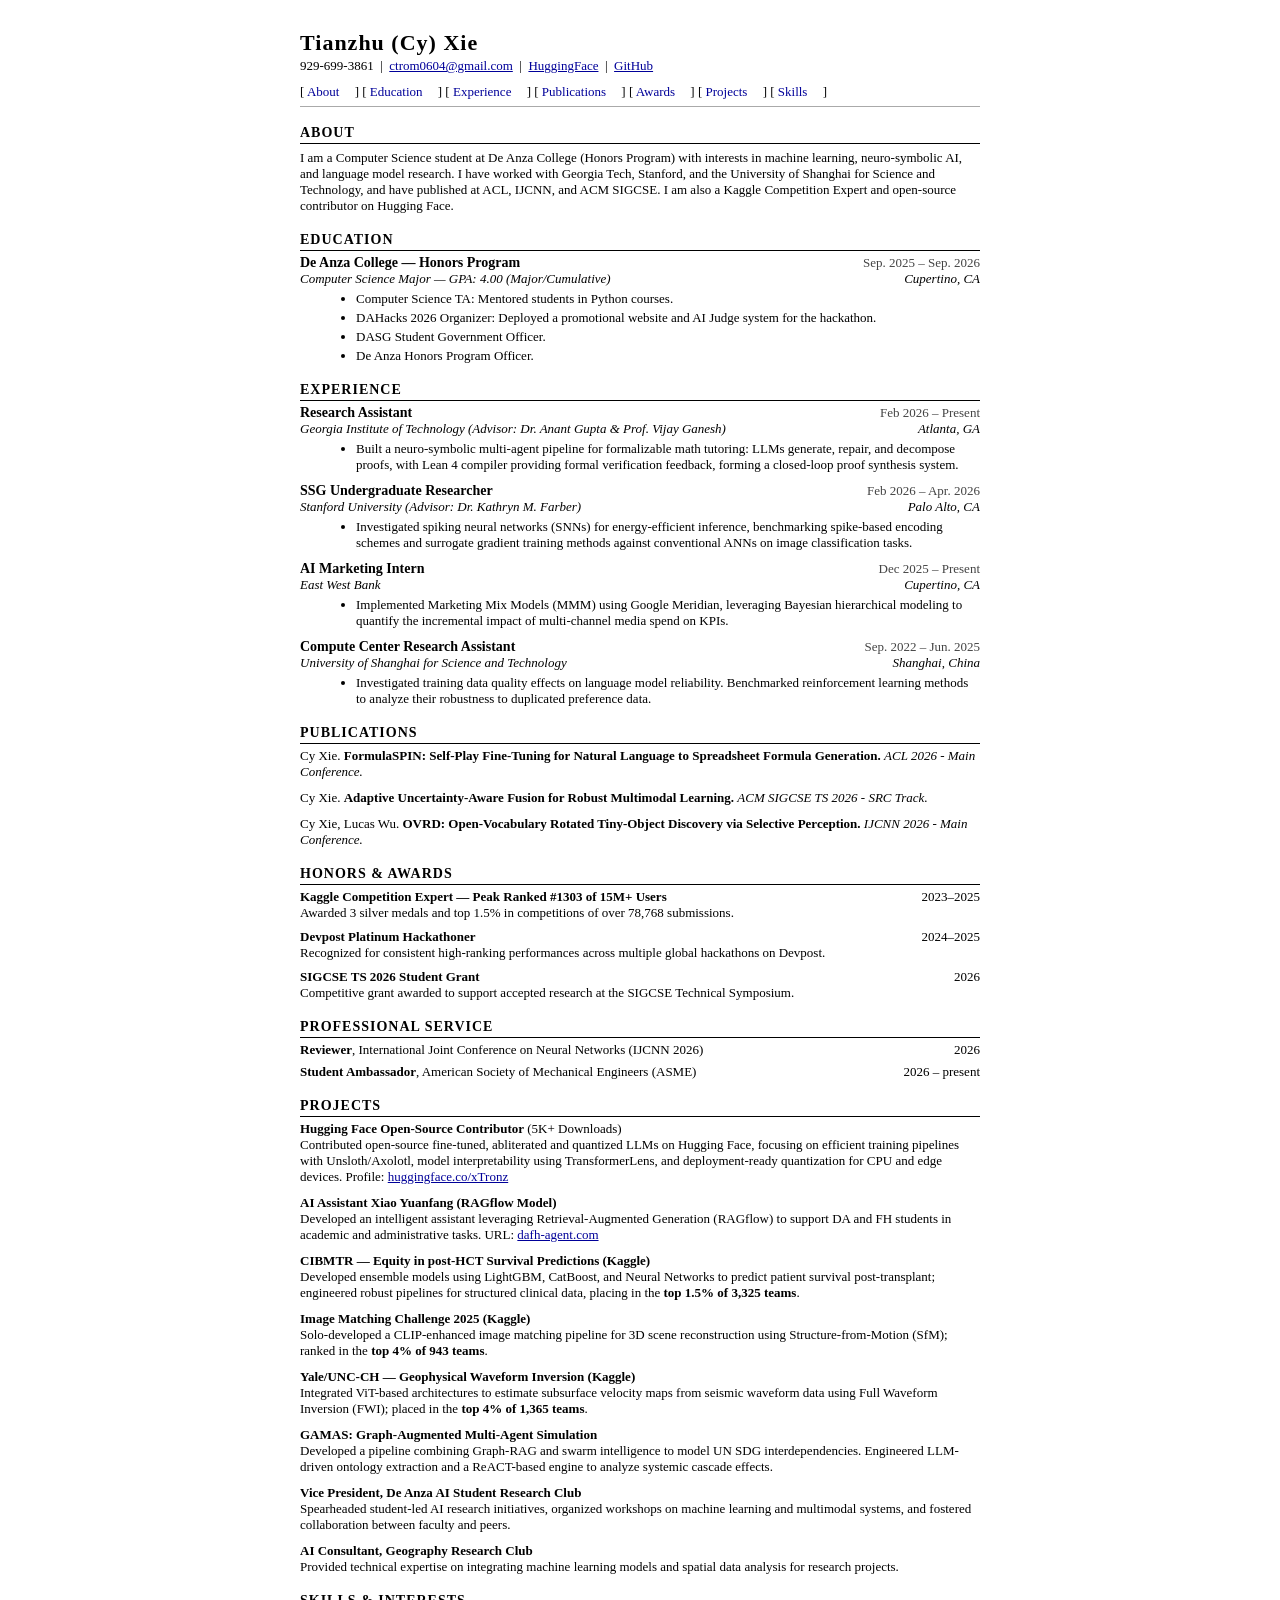
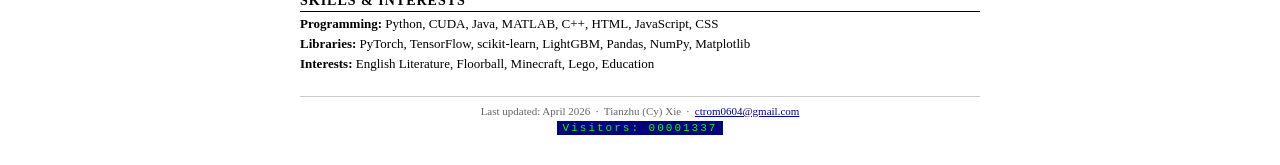
==== index.html @ bf05e599 "Add personal homepage based on CV Co-Authored-By: Claude Sonnet 4.6 <noreply@anthropic.com>" ====
<!DOCTYPE html PUBLIC "-//W3C//DTD HTML 4.01 Transitional//EN"
  "http://www.w3.org/TR/html4/loose.dtd">
<html lang="en">
<head>
  <meta http-equiv="Content-Type" content="text/html; charset=UTF-8">
  <meta name="author" content="Tianzhu (Cy) Xie">
  <meta name="description" content="Personal homepage of Tianzhu (Cy) Xie - CS researcher and student">
  <title>Tianzhu (Cy) Xie -- Homepage</title>
  <style type="text/css">
    body {
      font-family: "Times New Roman", Times, serif;
      font-size: 14px;
      background-color: #ffffff;
      color: #000000;
      margin: 0;
      padding: 0;
    }

    #wrapper {
      width: 680px;
      margin: 30px auto;
      padding: 0 10px;
    }

    h1 {
      font-size: 22px;
      font-weight: bold;
      margin: 0 0 2px 0;
      letter-spacing: 1px;
    }

    h2 {
      font-size: 14px;
      font-weight: bold;
      margin: 18px 0 4px 0;
      text-transform: uppercase;
      letter-spacing: 1px;
      border-bottom: 1px solid #000000;
      padding-bottom: 2px;
    }

    a:link    { color: #000099; }
    a:visited { color: #551a8b; }
    a:hover   { color: #cc0000; text-decoration: underline; }
    a:active  { color: #cc0000; }

    .header-contact {
      font-size: 13px;
      margin: 0 0 8px 0;
    }

    .nav {
      margin: 10px 0 6px 0;
      font-size: 13px;
    }

    .nav a {
      margin-right: 12px;
      text-decoration: none;
    }

    .nav a:hover { text-decoration: underline; }

    hr {
      border: none;
      border-top: 1px solid #aaaaaa;
      margin: 6px 0 14px 0;
    }

    .entry {
      margin-bottom: 10px;
    }

    .entry-header {
      display: flex;
      justify-content: space-between;
      align-items: baseline;
    }

    .entry-title {
      font-weight: bold;
      font-size: 14px;
    }

    .entry-date {
      font-size: 13px;
      color: #444444;
      white-space: nowrap;
    }

    .entry-sub {
      font-style: italic;
      font-size: 13px;
      display: flex;
      justify-content: space-between;
    }

    .entry-body {
      margin: 4px 0 0 16px;
      font-size: 13px;
    }

    .entry-body li {
      margin-bottom: 3px;
    }

    .pub-item {
      margin-bottom: 10px;
      font-size: 13px;
    }

    .pub-title {
      font-weight: bold;
    }

    .pub-venue {
      font-style: italic;
    }

    .award-item {
      margin-bottom: 8px;
      font-size: 13px;
    }

    .award-header {
      display: flex;
      justify-content: space-between;
    }

    .award-name {
      font-weight: bold;
    }

    .project-item {
      margin-bottom: 10px;
      font-size: 13px;
    }

    .project-name {
      font-weight: bold;
    }

    .skills-row {
      font-size: 13px;
      margin-bottom: 4px;
    }

    .skills-label {
      font-weight: bold;
    }

    #footer {
      margin-top: 24px;
      font-size: 11px;
      color: #666666;
      text-align: center;
      border-top: 1px solid #cccccc;
      padding-top: 8px;
    }

    .counter {
      display: inline-block;
      background: #000080;
      color: #00ff00;
      font-family: "Courier New", Courier, monospace;
      font-size: 11px;
      padding: 1px 6px;
      letter-spacing: 2px;
      margin-top: 4px;
    }
  </style>
</head>
<body>

<div id="wrapper">

  <!-- ===== HEADER ===== -->
  <h1>Tianzhu (Cy) Xie</h1>
  <div class="header-contact">
    929-699-3861 &nbsp;|&nbsp;
    <a href="mailto:ctrom0604@gmail.com">ctrom0604@gmail.com</a>
    &nbsp;|&nbsp;
    <a href="https://huggingface.co/xTronz" target="_blank">HuggingFace</a>
    &nbsp;|&nbsp;
    <a href="https://github.com/xTronzZ" target="_blank">GitHub</a>
  </div>

  <div class="nav">
    [&nbsp;<a href="#about">About</a>&nbsp;]
    [&nbsp;<a href="#education">Education</a>&nbsp;]
    [&nbsp;<a href="#experience">Experience</a>&nbsp;]
    [&nbsp;<a href="#publications">Publications</a>&nbsp;]
    [&nbsp;<a href="#awards">Awards</a>&nbsp;]
    [&nbsp;<a href="#projects">Projects</a>&nbsp;]
    [&nbsp;<a href="#skills">Skills</a>&nbsp;]
  </div>

  <hr>

  <!-- ===== ABOUT ===== -->
  <a name="about"></a>
  <h2>About</h2>
  <p style="font-size:13px; margin: 6px 0 0 0;">
    I am a Computer Science student at De Anza College (Honors Program) with interests in
    machine learning, neuro-symbolic AI, and language model research. I have worked with
    Georgia Tech, Stanford, and the University of Shanghai for Science and Technology, and
    have published at ACL, IJCNN, and ACM SIGCSE. I am also a Kaggle Competition Expert
    and open-source contributor on Hugging Face.
  </p>

  <!-- ===== EDUCATION ===== -->
  <a name="education"></a>
  <h2>Education</h2>

  <div class="entry">
    <div class="entry-header">
      <span class="entry-title">De Anza College &mdash; Honors Program</span>
      <span class="entry-date">Sep. 2025 &ndash; Sep. 2026</span>
    </div>
    <div class="entry-sub">
      <span>Computer Science Major &mdash; GPA: 4.00 (Major/Cumulative)</span>
      <span>Cupertino, CA</span>
    </div>
    <ul class="entry-body">
      <li>Computer Science TA: Mentored students in Python courses.</li>
      <li>DAHacks 2026 Organizer: Deployed a promotional website and AI Judge system for the hackathon.</li>
      <li>DASG Student Government Officer.</li>
      <li>De Anza Honors Program Officer.</li>
    </ul>
  </div>

  <!-- ===== EXPERIENCE ===== -->
  <a name="experience"></a>
  <h2>Experience</h2>

  <div class="entry">
    <div class="entry-header">
      <span class="entry-title">Research Assistant</span>
      <span class="entry-date">Feb 2026 &ndash; Present</span>
    </div>
    <div class="entry-sub">
      <span>Georgia Institute of Technology (Advisor: Dr. Anant Gupta &amp; Prof. Vijay Ganesh)</span>
      <span>Atlanta, GA</span>
    </div>
    <ul class="entry-body">
      <li>Built a neuro-symbolic multi-agent pipeline for formalizable math tutoring: LLMs generate, repair,
      and decompose proofs, with Lean 4 compiler providing formal verification feedback, forming a
      closed-loop proof synthesis system.</li>
    </ul>
  </div>

  <div class="entry">
    <div class="entry-header">
      <span class="entry-title">SSG Undergraduate Researcher</span>
      <span class="entry-date">Feb 2026 &ndash; Apr. 2026</span>
    </div>
    <div class="entry-sub">
      <span>Stanford University (Advisor: Dr. Kathryn M. Farber)</span>
      <span>Palo Alto, CA</span>
    </div>
    <ul class="entry-body">
      <li>Investigated spiking neural networks (SNNs) for energy-efficient inference, benchmarking
      spike-based encoding schemes and surrogate gradient training methods against conventional ANNs
      on image classification tasks.</li>
    </ul>
  </div>

  <div class="entry">
    <div class="entry-header">
      <span class="entry-title">AI Marketing Intern</span>
      <span class="entry-date">Dec 2025 &ndash; Present</span>
    </div>
    <div class="entry-sub">
      <span>East West Bank</span>
      <span>Cupertino, CA</span>
    </div>
    <ul class="entry-body">
      <li>Implemented Marketing Mix Models (MMM) using Google Meridian, leveraging Bayesian hierarchical
      modeling to quantify the incremental impact of multi-channel media spend on KPIs.</li>
    </ul>
  </div>

  <div class="entry">
    <div class="entry-header">
      <span class="entry-title">Compute Center Research Assistant</span>
      <span class="entry-date">Sep. 2022 &ndash; Jun. 2025</span>
    </div>
    <div class="entry-sub">
      <span>University of Shanghai for Science and Technology</span>
      <span>Shanghai, China</span>
    </div>
    <ul class="entry-body">
      <li>Investigated training data quality effects on language model reliability. Benchmarked reinforcement
      learning methods to analyze their robustness to duplicated preference data.</li>
    </ul>
  </div>

  <!-- ===== PUBLICATIONS ===== -->
  <a name="publications"></a>
  <h2>Publications</h2>

  <div class="pub-item">
    Cy Xie.
    <span class="pub-title">FormulaSPIN: Self-Play Fine-Tuning for Natural Language to Spreadsheet Formula Generation.</span>
    <span class="pub-venue">ACL 2026 - Main Conference.</span>
  </div>

  <div class="pub-item">
    Cy Xie.
    <span class="pub-title">Adaptive Uncertainty-Aware Fusion for Robust Multimodal Learning.</span>
    <span class="pub-venue">ACM SIGCSE TS 2026 - SRC Track.</span>
  </div>

  <div class="pub-item">
    Cy Xie, Lucas Wu.
    <span class="pub-title">OVRD: Open-Vocabulary Rotated Tiny-Object Discovery via Selective Perception.</span>
    <span class="pub-venue">IJCNN 2026 - Main Conference.</span>
  </div>

  <!-- ===== AWARDS ===== -->
  <a name="awards"></a>
  <h2>Honors &amp; Awards</h2>

  <div class="award-item">
    <div class="award-header">
      <span class="award-name">Kaggle Competition Expert &mdash; Peak Ranked #1303 of 15M+ Users</span>
      <span>2023&ndash;2025</span>
    </div>
    <div>Awarded 3 silver medals and top 1.5% in competitions of over 78,768 submissions.</div>
  </div>

  <div class="award-item">
    <div class="award-header">
      <span class="award-name">Devpost Platinum Hackathoner</span>
      <span>2024&ndash;2025</span>
    </div>
    <div>Recognized for consistent high-ranking performances across multiple global hackathons on Devpost.</div>
  </div>

  <div class="award-item">
    <div class="award-header">
      <span class="award-name">SIGCSE TS 2026 Student Grant</span>
      <span>2026</span>
    </div>
    <div>Competitive grant awarded to support accepted research at the SIGCSE Technical Symposium.</div>
  </div>

  <!-- ===== PROFESSIONAL SERVICE ===== -->
  <h2>Professional Service</h2>

  <div style="font-size:13px; margin-bottom: 6px;">
    <div class="award-header">
      <span><b>Reviewer</b>, International Joint Conference on Neural Networks (IJCNN 2026)</span>
      <span>2026</span>
    </div>
  </div>
  <div style="font-size:13px; margin-bottom: 6px;">
    <div class="award-header">
      <span><b>Student Ambassador</b>, American Society of Mechanical Engineers (ASME)</span>
      <span>2026 &ndash; present</span>
    </div>
  </div>

  <!-- ===== PROJECTS ===== -->
  <a name="projects"></a>
  <h2>Projects</h2>

  <div class="project-item">
    <span class="project-name">Hugging Face Open-Source Contributor</span> (5K+ Downloads)<br>
    Contributed open-source fine-tuned, abliterated and quantized LLMs on Hugging Face, focusing on
    efficient training pipelines with Unsloth/Axolotl, model interpretability using TransformerLens,
    and deployment-ready quantization for CPU and edge devices.
    Profile: <a href="https://huggingface.co/xTronz" target="_blank">huggingface.co/xTronz</a>
  </div>

  <div class="project-item">
    <span class="project-name">AI Assistant Xiao Yuanfang (RAGflow Model)</span><br>
    Developed an intelligent assistant leveraging Retrieval-Augmented Generation (RAGflow) to support
    DA and FH students in academic and administrative tasks.
    URL: <a href="http://dafh-agent.com" target="_blank">dafh-agent.com</a>
  </div>

  <div class="project-item">
    <span class="project-name">CIBMTR &mdash; Equity in post-HCT Survival Predictions (Kaggle)</span><br>
    Developed ensemble models using LightGBM, CatBoost, and Neural Networks to predict patient survival
    post-transplant; engineered robust pipelines for structured clinical data, placing in the
    <b>top 1.5% of 3,325 teams</b>.
  </div>

  <div class="project-item">
    <span class="project-name">Image Matching Challenge 2025 (Kaggle)</span><br>
    Solo-developed a CLIP-enhanced image matching pipeline for 3D scene reconstruction using
    Structure-from-Motion (SfM); ranked in the <b>top 4% of 943 teams</b>.
  </div>

  <div class="project-item">
    <span class="project-name">Yale/UNC-CH &mdash; Geophysical Waveform Inversion (Kaggle)</span><br>
    Integrated ViT-based architectures to estimate subsurface velocity maps from seismic waveform data
    using Full Waveform Inversion (FWI); placed in the <b>top 4% of 1,365 teams</b>.
  </div>

  <div class="project-item">
    <span class="project-name">GAMAS: Graph-Augmented Multi-Agent Simulation</span><br>
    Developed a pipeline combining Graph-RAG and swarm intelligence to model UN SDG interdependencies.
    Engineered LLM-driven ontology extraction and a ReACT-based engine to analyze systemic cascade effects.
  </div>

  <div class="project-item">
    <span class="project-name">Vice President, De Anza AI Student Research Club</span><br>
    Spearheaded student-led AI research initiatives, organized workshops on machine learning and
    multimodal systems, and fostered collaboration between faculty and peers.
  </div>

  <div class="project-item">
    <span class="project-name">AI Consultant, Geography Research Club</span><br>
    Provided technical expertise on integrating machine learning models and spatial data analysis
    for research projects.
  </div>

  <!-- ===== SKILLS ===== -->
  <a name="skills"></a>
  <h2>Skills &amp; Interests</h2>

  <div class="skills-row">
    <span class="skills-label">Programming:</span>
    Python, CUDA, Java, MATLAB, C++, HTML, JavaScript, CSS
  </div>
  <div class="skills-row">
    <span class="skills-label">Libraries:</span>
    PyTorch, TensorFlow, scikit-learn, LightGBM, Pandas, NumPy, Matplotlib
  </div>
  <div class="skills-row">
    <span class="skills-label">Interests:</span>
    English Literature, Floorball, Minecraft, Lego, Education
  </div>

  <!-- ===== FOOTER ===== -->
  <div id="footer">
    Last updated: April 2026
    &nbsp;&middot;&nbsp;
    Tianzhu (Cy) Xie
    &nbsp;&middot;&nbsp;
    <a href="mailto:ctrom0604@gmail.com">ctrom0604@gmail.com</a>
    <br>
    <span class="counter">Visitors: 00001337</span>
  </div>

</div>

</body>
</html>
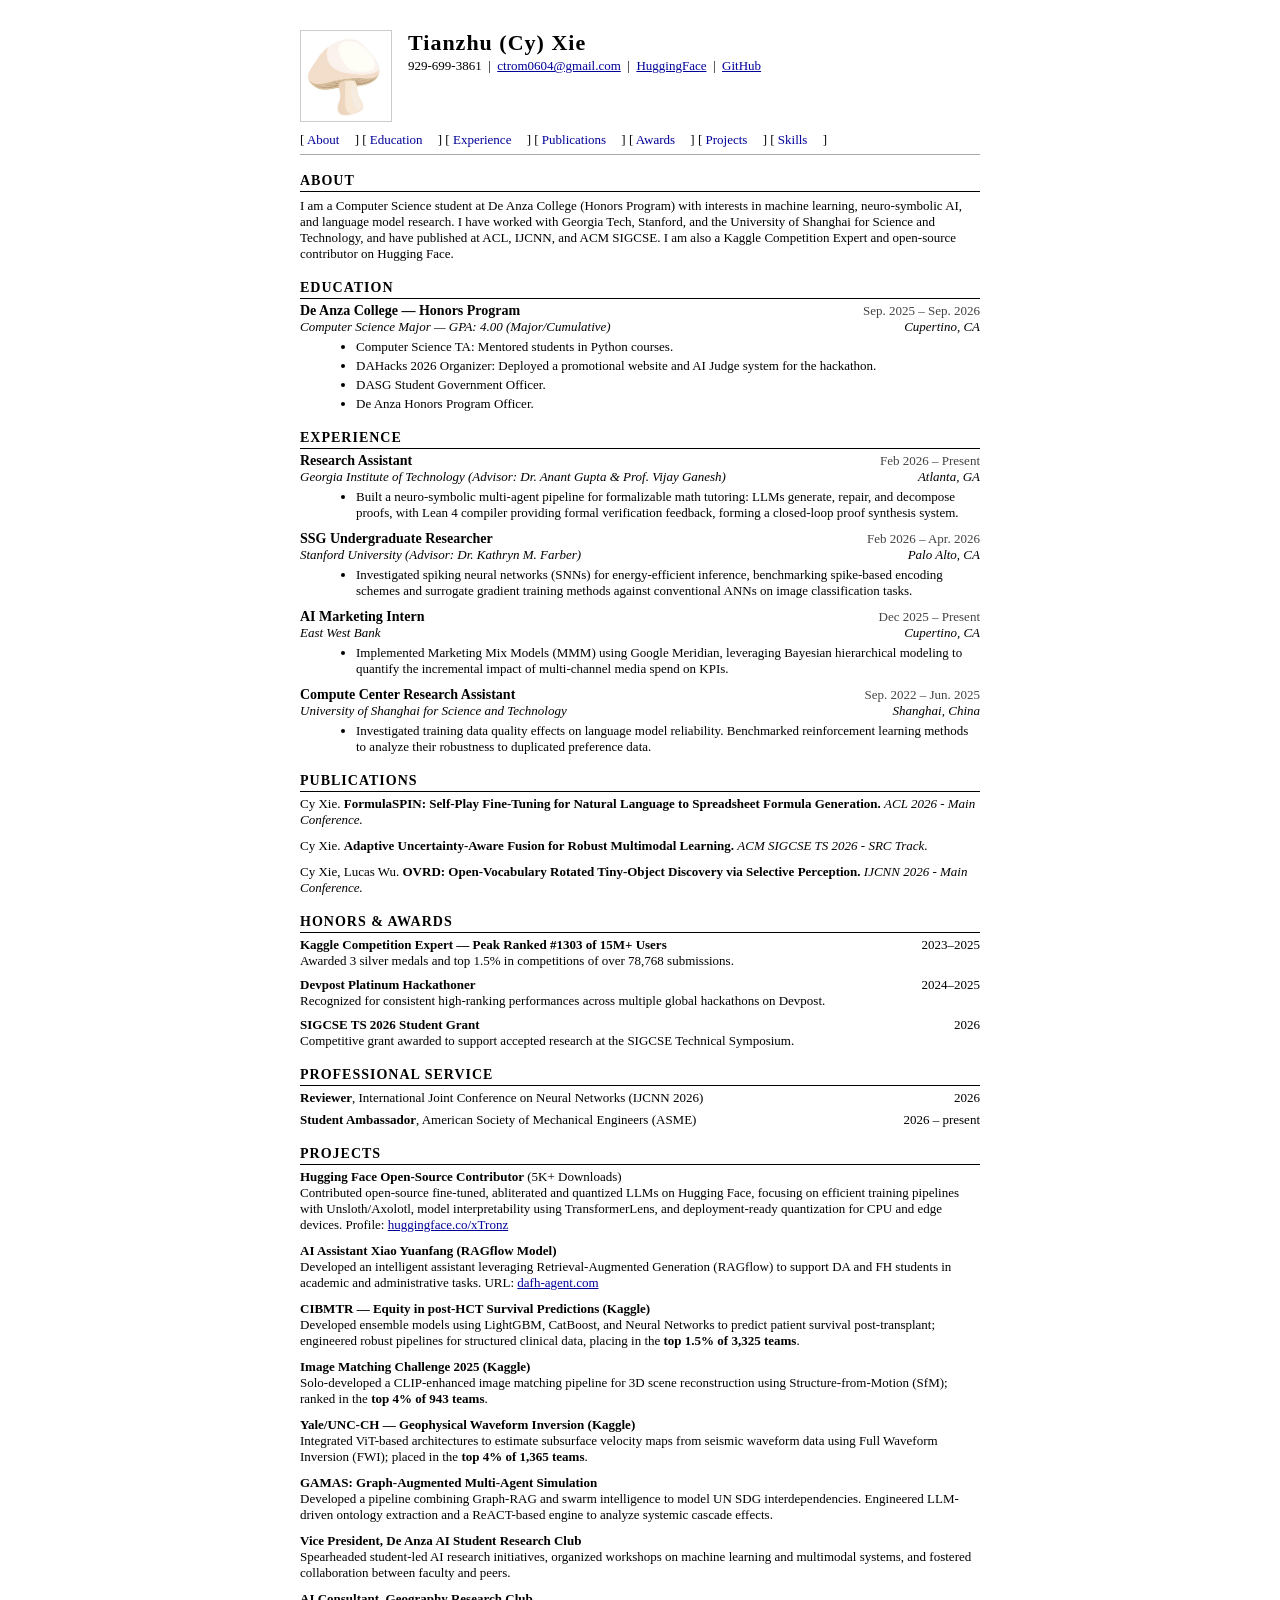
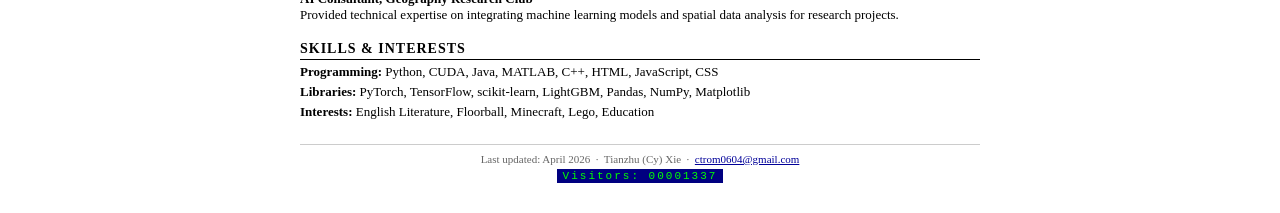
==== commit dfd0bcdf: "Add mushroom avatar to homepage header Co-Authored-By: Claude Sonnet 4.6 <noreply@anthropic.com>" ====
--- a/index.html
+++ b/index.html
@@ -168,6 +168,25 @@
       letter-spacing: 2px;
       margin-top: 4px;
     }
+
+    #header-block {
+      display: flex;
+      align-items: flex-start;
+      gap: 16px;
+    }
+
+    #header-text {
+      flex: 1;
+    }
+
+    #avatar {
+      width: 90px;
+      height: 90px;
+      object-fit: contain;
+      border: 1px solid #cccccc;
+      background: #fafaf8;
+      flex-shrink: 0;
+    }
   </style>
 </head>
 <body>
@@ -175,14 +194,19 @@
 <div id="wrapper">
 
   <!-- ===== HEADER ===== -->
-  <h1>Tianzhu (Cy) Xie</h1>
-  <div class="header-contact">
-    929-699-3861 &nbsp;|&nbsp;
-    <a href="mailto:ctrom0604@gmail.com">ctrom0604@gmail.com</a>
-    &nbsp;|&nbsp;
-    <a href="https://huggingface.co/xTronz" target="_blank">HuggingFace</a>
-    &nbsp;|&nbsp;
-    <a href="https://github.com/xTronzZ" target="_blank">GitHub</a>
+  <div id="header-block">
+    <img id="avatar" src="avatar.png" alt="Tianzhu (Cy) Xie">
+    <div id="header-text">
+      <h1>Tianzhu (Cy) Xie</h1>
+      <div class="header-contact">
+        929-699-3861 &nbsp;|&nbsp;
+        <a href="mailto:ctrom0604@gmail.com">ctrom0604@gmail.com</a>
+        &nbsp;|&nbsp;
+        <a href="https://huggingface.co/xTronz" target="_blank">HuggingFace</a>
+        &nbsp;|&nbsp;
+        <a href="https://github.com/xTronzZ" target="_blank">GitHub</a>
+      </div>
+    </div>
   </div>
 
   <div class="nav">
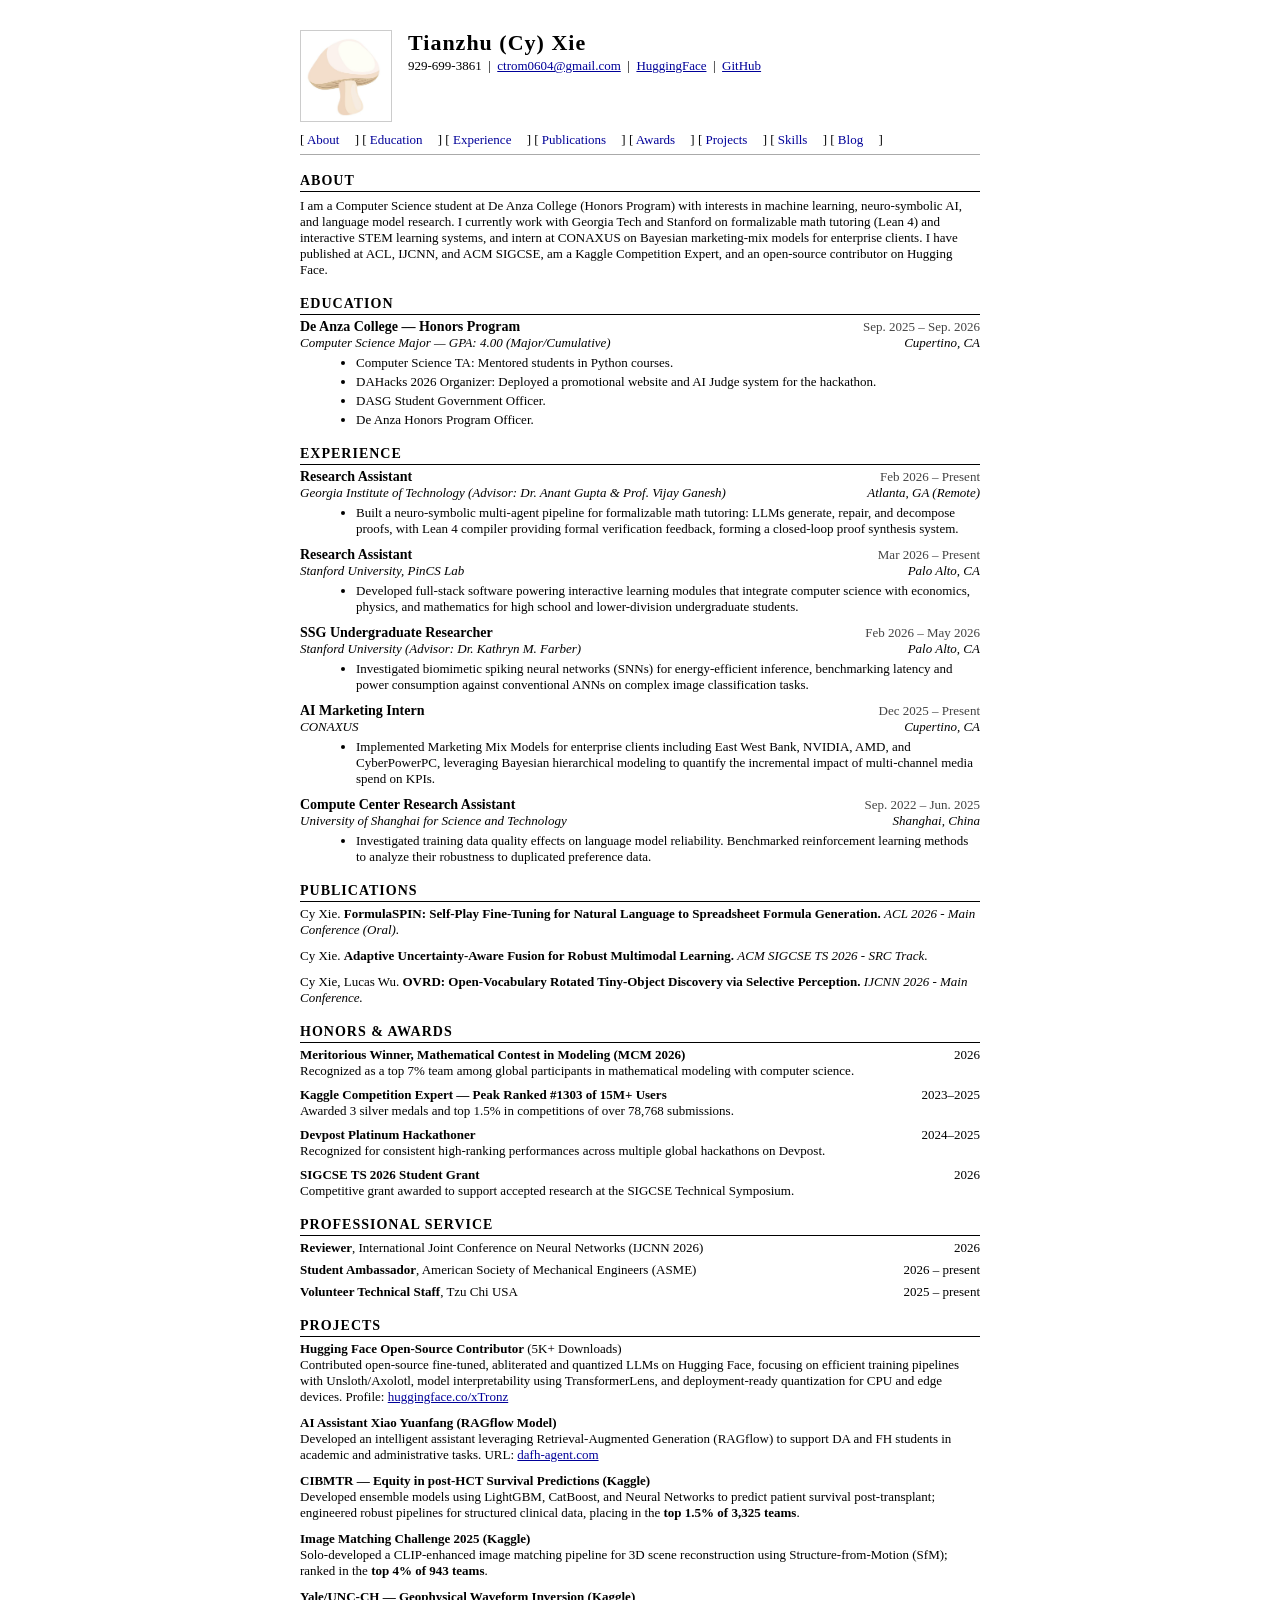
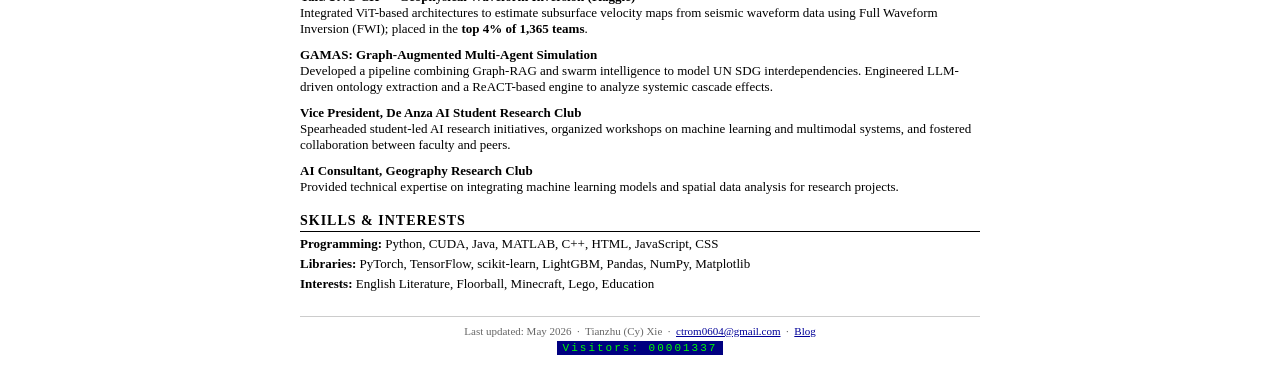
==== commit ae8a251e: "Refresh resume content; add blog with online Markdown editor (drafts + publish via GitHub API)" ====
--- a/index.html
+++ b/index.html
@@ -217,6 +217,7 @@
     [&nbsp;<a href="#awards">Awards</a>&nbsp;]
     [&nbsp;<a href="#projects">Projects</a>&nbsp;]
     [&nbsp;<a href="#skills">Skills</a>&nbsp;]
+    [&nbsp;<a href="blog.html">Blog</a>&nbsp;]
   </div>
 
   <hr>
@@ -226,10 +227,11 @@
   <h2>About</h2>
   <p style="font-size:13px; margin: 6px 0 0 0;">
     I am a Computer Science student at De Anza College (Honors Program) with interests in
-    machine learning, neuro-symbolic AI, and language model research. I have worked with
-    Georgia Tech, Stanford, and the University of Shanghai for Science and Technology, and
-    have published at ACL, IJCNN, and ACM SIGCSE. I am also a Kaggle Competition Expert
-    and open-source contributor on Hugging Face.
+    machine learning, neuro-symbolic AI, and language model research. I currently work with
+    Georgia Tech and Stanford on formalizable math tutoring (Lean 4) and interactive STEM
+    learning systems, and intern at CONAXUS on Bayesian marketing-mix models for enterprise
+    clients. I have published at ACL, IJCNN, and ACM SIGCSE, am a Kaggle Competition Expert,
+    and an open-source contributor on Hugging Face.
   </p>
 
   <!-- ===== EDUCATION ===== -->
@@ -264,7 +266,7 @@
     </div>
     <div class="entry-sub">
       <span>Georgia Institute of Technology (Advisor: Dr. Anant Gupta &amp; Prof. Vijay Ganesh)</span>
-      <span>Atlanta, GA</span>
+      <span>Atlanta, GA (Remote)</span>
     </div>
     <ul class="entry-body">
       <li>Built a neuro-symbolic multi-agent pipeline for formalizable math tutoring: LLMs generate, repair,
@@ -275,17 +277,32 @@
 
   <div class="entry">
     <div class="entry-header">
+      <span class="entry-title">Research Assistant</span>
+      <span class="entry-date">Mar 2026 &ndash; Present</span>
+    </div>
+    <div class="entry-sub">
+      <span>Stanford University, PinCS Lab</span>
+      <span>Palo Alto, CA</span>
+    </div>
+    <ul class="entry-body">
+      <li>Developed full-stack software powering interactive learning modules that integrate computer science
+      with economics, physics, and mathematics for high school and lower-division undergraduate students.</li>
+    </ul>
+  </div>
+
+  <div class="entry">
+    <div class="entry-header">
       <span class="entry-title">SSG Undergraduate Researcher</span>
-      <span class="entry-date">Feb 2026 &ndash; Apr. 2026</span>
+      <span class="entry-date">Feb 2026 &ndash; May 2026</span>
     </div>
     <div class="entry-sub">
       <span>Stanford University (Advisor: Dr. Kathryn M. Farber)</span>
       <span>Palo Alto, CA</span>
     </div>
     <ul class="entry-body">
-      <li>Investigated spiking neural networks (SNNs) for energy-efficient inference, benchmarking
-      spike-based encoding schemes and surrogate gradient training methods against conventional ANNs
-      on image classification tasks.</li>
+      <li>Investigated biomimetic spiking neural networks (SNNs) for energy-efficient inference,
+      benchmarking latency and power consumption against conventional ANNs on complex image
+      classification tasks.</li>
     </ul>
   </div>
 
@@ -295,12 +312,13 @@
       <span class="entry-date">Dec 2025 &ndash; Present</span>
     </div>
     <div class="entry-sub">
-      <span>East West Bank</span>
+      <span>CONAXUS</span>
       <span>Cupertino, CA</span>
     </div>
     <ul class="entry-body">
-      <li>Implemented Marketing Mix Models (MMM) using Google Meridian, leveraging Bayesian hierarchical
-      modeling to quantify the incremental impact of multi-channel media spend on KPIs.</li>
+      <li>Implemented Marketing Mix Models for enterprise clients including East West Bank, NVIDIA, AMD,
+      and CyberPowerPC, leveraging Bayesian hierarchical modeling to quantify the incremental impact of
+      multi-channel media spend on KPIs.</li>
     </ul>
   </div>
 
@@ -326,7 +344,7 @@
   <div class="pub-item">
     Cy Xie.
     <span class="pub-title">FormulaSPIN: Self-Play Fine-Tuning for Natural Language to Spreadsheet Formula Generation.</span>
-    <span class="pub-venue">ACL 2026 - Main Conference.</span>
+    <span class="pub-venue">ACL 2026 - Main Conference (Oral).</span>
   </div>
 
   <div class="pub-item">
@@ -347,6 +365,14 @@
 
   <div class="award-item">
     <div class="award-header">
+      <span class="award-name">Meritorious Winner, Mathematical Contest in Modeling (MCM 2026)</span>
+      <span>2026</span>
+    </div>
+    <div>Recognized as a top 7% team among global participants in mathematical modeling with computer science.</div>
+  </div>
+
+  <div class="award-item">
+    <div class="award-header">
       <span class="award-name">Kaggle Competition Expert &mdash; Peak Ranked #1303 of 15M+ Users</span>
       <span>2023&ndash;2025</span>
     </div>
@@ -382,6 +408,12 @@
     <div class="award-header">
       <span><b>Student Ambassador</b>, American Society of Mechanical Engineers (ASME)</span>
       <span>2026 &ndash; present</span>
+    </div>
+  </div>
+  <div style="font-size:13px; margin-bottom: 6px;">
+    <div class="award-header">
+      <span><b>Volunteer Technical Staff</b>, Tzu Chi USA</span>
+      <span>2025 &ndash; present</span>
     </div>
   </div>
 
@@ -460,11 +492,13 @@
 
   <!-- ===== FOOTER ===== -->
   <div id="footer">
-    Last updated: April 2026
+    Last updated: May 2026
     &nbsp;&middot;&nbsp;
     Tianzhu (Cy) Xie
     &nbsp;&middot;&nbsp;
     <a href="mailto:ctrom0604@gmail.com">ctrom0604@gmail.com</a>
+    &nbsp;&middot;&nbsp;
+    <a href="blog.html">Blog</a>
     <br>
     <span class="counter">Visitors: 00001337</span>
   </div>
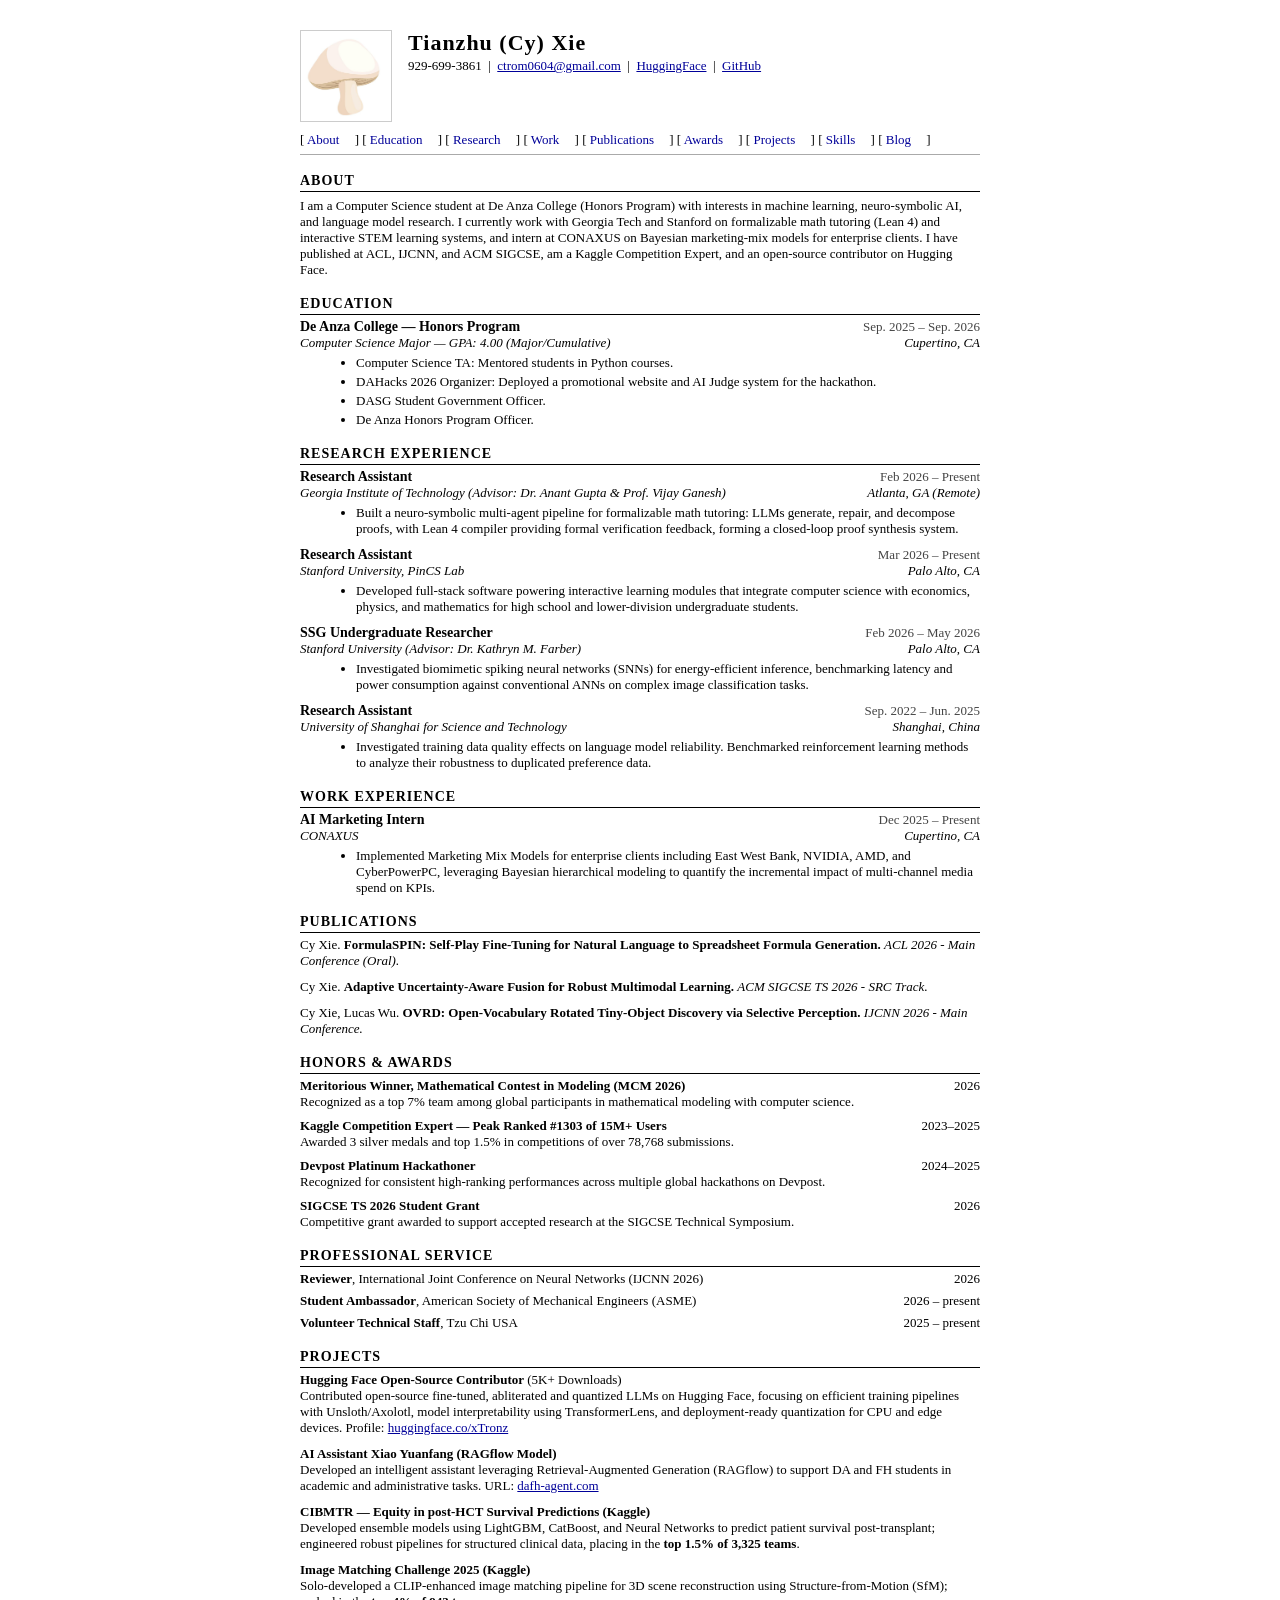
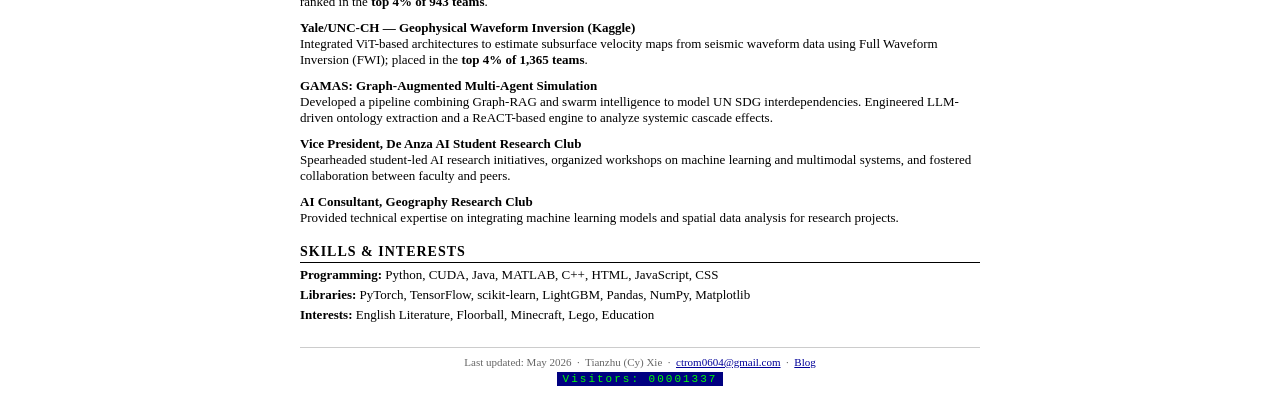
==== commit e6dfbf1a: "Split Experience into Research Experience and Work Experience to match resume" ====
--- a/index.html
+++ b/index.html
@@ -212,7 +212,8 @@
   <div class="nav">
     [&nbsp;<a href="#about">About</a>&nbsp;]
     [&nbsp;<a href="#education">Education</a>&nbsp;]
-    [&nbsp;<a href="#experience">Experience</a>&nbsp;]
+    [&nbsp;<a href="#research">Research</a>&nbsp;]
+    [&nbsp;<a href="#work">Work</a>&nbsp;]
     [&nbsp;<a href="#publications">Publications</a>&nbsp;]
     [&nbsp;<a href="#awards">Awards</a>&nbsp;]
     [&nbsp;<a href="#projects">Projects</a>&nbsp;]
@@ -255,9 +256,9 @@
     </ul>
   </div>
 
-  <!-- ===== EXPERIENCE ===== -->
-  <a name="experience"></a>
-  <h2>Experience</h2>
+  <!-- ===== RESEARCH EXPERIENCE ===== -->
+  <a name="research"></a>
+  <h2>Research Experience</h2>
 
   <div class="entry">
     <div class="entry-header">
@@ -308,6 +309,25 @@
 
   <div class="entry">
     <div class="entry-header">
+      <span class="entry-title">Research Assistant</span>
+      <span class="entry-date">Sep. 2022 &ndash; Jun. 2025</span>
+    </div>
+    <div class="entry-sub">
+      <span>University of Shanghai for Science and Technology</span>
+      <span>Shanghai, China</span>
+    </div>
+    <ul class="entry-body">
+      <li>Investigated training data quality effects on language model reliability. Benchmarked reinforcement
+      learning methods to analyze their robustness to duplicated preference data.</li>
+    </ul>
+  </div>
+
+  <!-- ===== WORK EXPERIENCE ===== -->
+  <a name="work"></a>
+  <h2>Work Experience</h2>
+
+  <div class="entry">
+    <div class="entry-header">
       <span class="entry-title">AI Marketing Intern</span>
       <span class="entry-date">Dec 2025 &ndash; Present</span>
     </div>
@@ -319,21 +339,6 @@
       <li>Implemented Marketing Mix Models for enterprise clients including East West Bank, NVIDIA, AMD,
       and CyberPowerPC, leveraging Bayesian hierarchical modeling to quantify the incremental impact of
       multi-channel media spend on KPIs.</li>
-    </ul>
-  </div>
-
-  <div class="entry">
-    <div class="entry-header">
-      <span class="entry-title">Compute Center Research Assistant</span>
-      <span class="entry-date">Sep. 2022 &ndash; Jun. 2025</span>
-    </div>
-    <div class="entry-sub">
-      <span>University of Shanghai for Science and Technology</span>
-      <span>Shanghai, China</span>
-    </div>
-    <ul class="entry-body">
-      <li>Investigated training data quality effects on language model reliability. Benchmarked reinforcement
-      learning methods to analyze their robustness to duplicated preference data.</li>
     </ul>
   </div>
 
